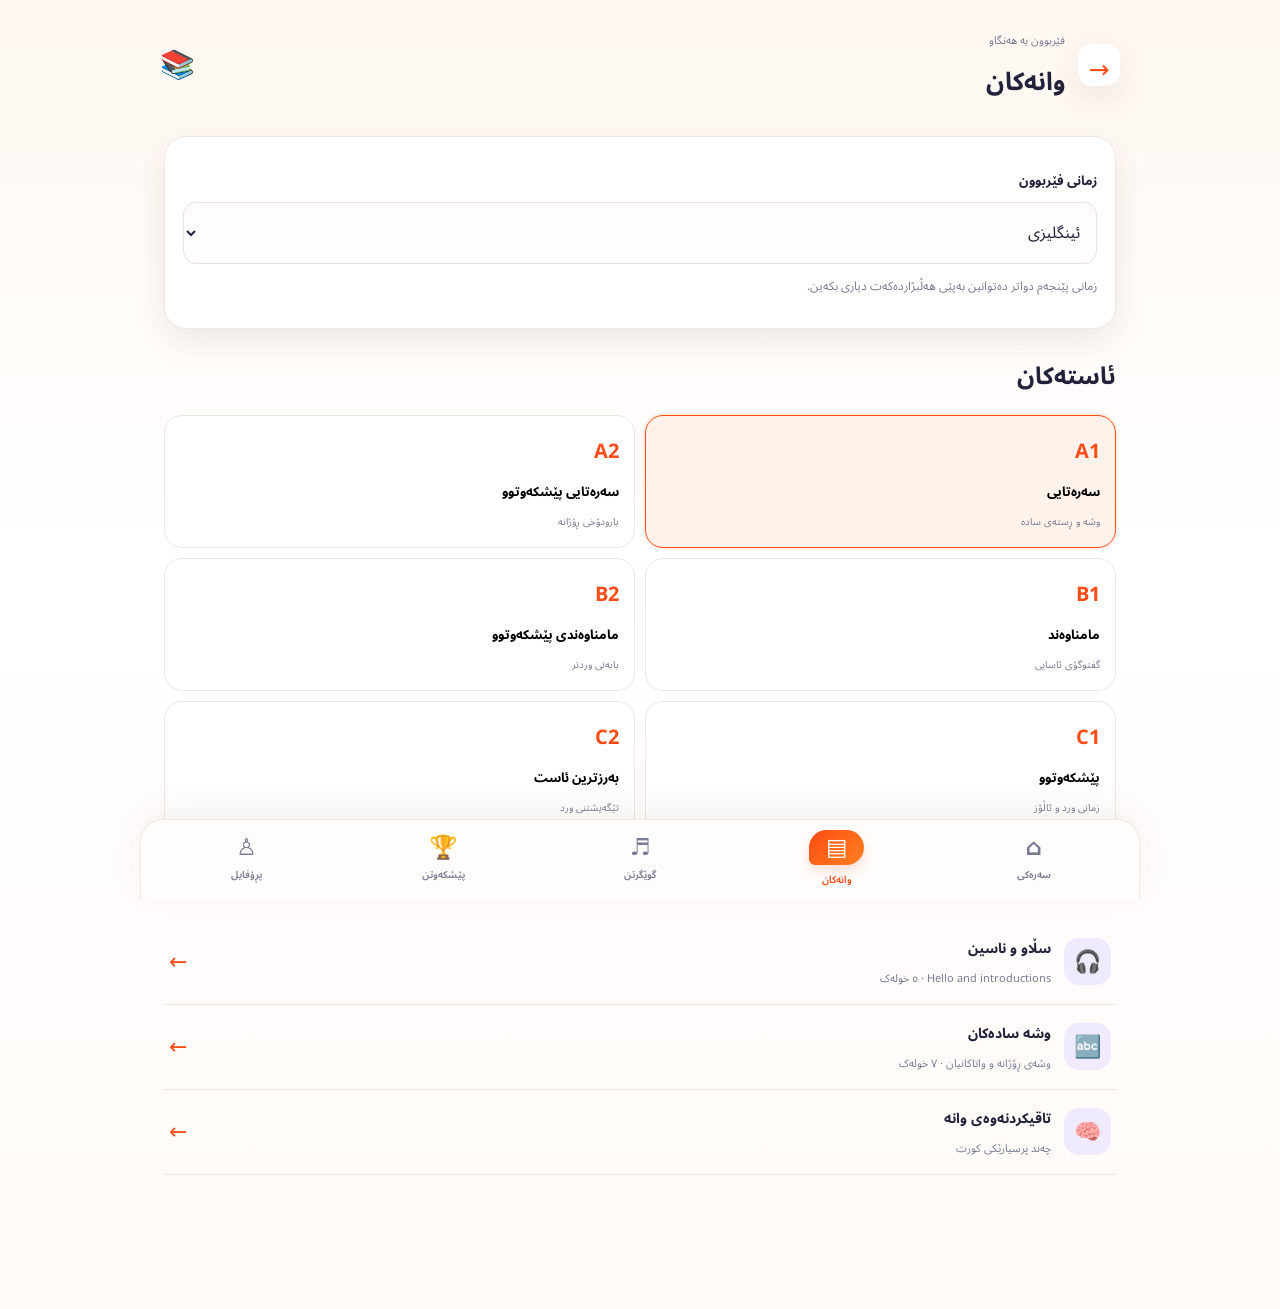
==== lessons.html @ 969d9efd "Create lessons.html" ====
<!doctype html><html lang="ckb" dir="rtl"><head><meta charset="utf-8"><meta name="viewport" content="width=device-width,initial-scale=1"><title>وانەکان | زمانی من</title><link rel="stylesheet" href="style.css"></head><body>
<header class="page-header"><a class="back" href="index.html">→</a><div><small>فێربوون بە هەنگاو</small><h1>وانەکان</h1></div><span class="header-emoji">📚</span></header><main class="container page-container">
<section class="panel"><label for="language">زمانی فێربوون</label><select id="language"><option>ئینگلیزی</option><option>ئەڵمانی</option><option>عەرەبی</option><option>فارسی</option><option>فەرەنسی (دەتوانرێت بگۆڕدرێت)</option></select><p class="muted">زمانی پێنجەم دواتر دەتوانین بەپێی هەڵبژاردەکەت دیاری بکەین.</p></section>
<h2>ئاستەکان</h2><div class="level-grid"><button class="level-card selected" data-level="A1"><b>A1</b><strong>سەرەتایی</strong><small>وشە و ڕستەی سادە</small></button><button class="level-card" data-level="A2"><b>A2</b><strong>سەرەتایی پێشکەوتوو</strong><small>بارودۆخی ڕۆژانە</small></button><button class="level-card" data-level="B1"><b>B1</b><strong>مامناوەند</strong><small>گفتوگۆی ئاسایی</small></button><button class="level-card" data-level="B2"><b>B2</b><strong>مامناوەندی پێشکەوتوو</strong><small>بابەتی وردتر</small></button><button class="level-card" data-level="C1"><b>C1</b><strong>پێشکەوتوو</strong><small>زمانی ورد و ئاڵۆز</small></button><button class="level-card" data-level="C2"><b>C2</b><strong>بەرزترین ئاست</strong><small>تێگەیشتنی ورد</small></button></div>
<h2>وانەکانی ئاستی <span id="level-label">A1</span></h2><a class="lesson-row" href="listening.html"><span class="lesson-symbol">🎧</span><span><strong>سڵاو و ناسین</strong><small>Hello and introductions · ٥ خولەک</small></span><span class="row-arrow">←</span></a><a class="lesson-row" href="listening.html"><span class="lesson-symbol">🔤</span><span><strong>وشە سادەکان</strong><small>وشەی ڕۆژانە و واتاکانیان · ٧ خولەک</small></span><span class="row-arrow">←</span></a><a class="lesson-row" href="quiz.html"><span class="lesson-symbol">🧠</span><span><strong>تاقیکردنەوەی وانە</strong><small>چەند پرسیارێکی کورت</small></span><span class="row-arrow">←</span></a>
</main><nav class="bottom-nav"><a href="index.html"><span>⌂</span>سەرەکی</a><a class="active" href="lessons.html"><span>▤</span>وانەکان</a><a href="listening.html"><span>♬</span>گوێگرتن</a><a href="progress.html"><span>🏆</span>پێشکەوتن</a><a href="profile.html"><span>♙</span>پڕۆفایل</a></nav><script src="app.js"></script></body></html>
---- style.css ----
@import url('https://fonts.googleapis.com/css2?family=Noto+Sans+Arabic:wght@400;500;600;700;800&display=swap');
:root{--orange:#ff4b16;--orange2:#ff781e;--ink:#22223b;--muted:#777b91;--cream:#fffaf7;--line:#f0e7e2;--shadow:0 12px 32px rgba(72,39,22,.09)}
*{box-sizing:border-box}html{scroll-behavior:smooth}body{margin:0;background:linear-gradient(180deg,#fff7f1 0%,#fff 44%,#fffaf7 100%);color:var(--ink);font-family:"Noto Sans Arabic",system-ui,sans-serif;padding-bottom:104px}a{color:inherit;text-decoration:none}button,input,select,textarea{font:inherit}button,a,select{touch-action:manipulation}
.topbar{height:76px;display:flex;align-items:center;justify-content:space-between;padding:12px 20px;max-width:1100px;margin:auto}
.brand{display:flex;gap:10px;align-items:center;font-weight:800;font-size:17px}
.brand small{display:block;font-size:11px;color:var(--muted);font-weight:500}
.brandmark{width:42px;height:42px;border-radius:15px;background:linear-gradient(140deg,var(--orange),#ff8b24);color:white;display:grid;place-items:center;font-size:24px;box-shadow:0 7px 15px #ff4b1633}
.top-actions{display:flex;align-items:center;gap:10px;flex-shrink:0}
.icon-btn{border:0;background:white;border-radius:50%;height:42px;width:42px;color:var(--orange);font-size:23px;display:flex;align-items:center;justify-content:center;padding:0;margin:0;-webkit-appearance:none;box-shadow:0 4px 10px rgba(0,0,0,0.04)}
.avatar{height:42px;width:42px;border-radius:50%;display:flex;align-items:center;justify-content:center;background:#fff;border:2px solid #ffe0d2;font-size:21px;padding:0;margin:0;text-decoration:none;box-sizing:border-box}
.container{max-width:1000px;padding:0 18px;margin:0 auto}
.hero{position:relative;overflow:hidden;border-radius:28px;padding:30px 25px 25px;background:linear-gradient(125deg,#ff4b16,#ff791b 75%,#ffa33d);color:white;min-height:235px;box-shadow:0 16px 30px #ff5b1b29}
.hero-copy{position:relative;z-index:2;max-width:68%}
.eyebrow{font-size:12px;font-weight:700;letter-spacing:.2px;opacity:.82;margin:0 0 7px}
.hero h1{font-size:30px;margin:4px 0 8px}
.hero p{margin:0 0 19px;font-size:14px;line-height:1.8}
.btn{display:inline-flex;align-items:center;justify-content:center;gap:8px;border:0;border-radius:15px;padding:12px 17px;font-weight:700;cursor:pointer}
.btn-light{background:#fff;color:var(--orange);box-shadow:0 8px 16px #a72c101c;font-size:13px}
.btn-primary{background:linear-gradient(120deg,var(--orange),var(--orange2));color:white;box-shadow:0 8px 16px #ff4b1626}
.btn-outline{background:#fff;border:1px solid #f2d9cd;color:var(--orange)}
.full{width:100%;margin-top:14px}
.hero-art{position:absolute;inset:0 55% 0 0;opacity:.9}
.sun{position:absolute;left:25px;top:28px;width:75px;height:75px;border-radius:50%;background:#ffd76d}
.mountain{position:absolute;bottom:-24px;width:230px;height:150px;clip-path:polygon(0 100%,48% 0,100% 100%)}
.m1{left:-35px;background:#b63e3e}
.m2{left:70px;bottom:-38px;background:#852d42}
.book{position:absolute;left:73px;top:98px;transform:rotate(-9deg);width:75px;height:68px;border-radius:10px;background:#fff5e9;color:var(--orange);font-size:31px;font-weight:800;display:grid;place-items:center;box-shadow:7px 8px 0 #c64032}
.book span{font-size:19px;position:absolute;bottom:3px;right:7px;color:#54426d}
.stats-grid{display:grid;grid-template-columns:repeat(3,1fr);gap:10px;margin:15px 0 25px}
.stat-card{display:flex;gap:10px;align-items:center;background:#fff;border:1px solid #f6e9e1;border-radius:19px;padding:14px 11px;box-shadow:var(--shadow);min-width:0}
.stat-icon{width:38px;height:38px;display:grid;place-items:center;border-radius:13px;background:#fff0e8;font-size:20px;flex-shrink:0}
.stat-card small{display:block;color:var(--muted);font-size:10px;margin-bottom:4px}
.stat-card strong{font-size:17px;white-space:nowrap}
.section-head{display:flex;align-items:end;justify-content:space-between;margin:23px 2px 12px}
.section-head h2{font-size:21px;margin:0}
.section-head .eyebrow{color:var(--orange);opacity:1}
.text-link{font-size:12px;color:var(--orange);font-weight:700}
.quick-grid{display:grid;grid-template-columns:repeat(4,1fr);gap:10px}
.quick-card{min-height:123px;border-radius:20px;padding:15px 10px;display:flex;flex-direction:column;align-items:flex-start;justify-content:center;gap:7px;border:1px solid #ffffffb0}
.quick-card>span{font-size:26px}
.quick-card strong{font-size:14px}
.quick-card small{font-size:10px;color:#62647b}
.lilac{background:#f1eaff}
.mint{background:#e4f8ef}
.blue{background:#e7f1ff}
.peach{background:#fff0e6}
.task-card{background:#fff;border:1px solid #f3e8e1;box-shadow:var(--shadow);border-radius:24px;padding:18px;display:flex;gap:14px;align-items:center}
.task-icon{width:78px;height:78px;flex-shrink:0;border-radius:22px;background:#eee6ff;display:grid;place-items:center;font-size:37px}
.task-info{flex:1;min-width:0}
.task-info h3{font-size:16px;margin:0 0 5px}
.task-info p{font-size:12px;line-height:1.7;color:var(--muted);margin:0 0 9px}
.task-meta{display:flex;gap:10px;align-items:center;flex-wrap:wrap;font-size:10px;color:var(--muted)}
.pill{display:inline-flex;align-items:center;border-radius:20px;background:#eee8ff;color:#5d48b5;padding:5px 10px;font-size:11px;font-weight:700}
.round-arrow{width:40px;height:40px;flex-shrink:0;border-radius:50%;display:grid;place-items:center;background:var(--orange);color:white;font-size:22px}
.tools-grid{display:grid;grid-template-columns:repeat(3,1fr);gap:10px}
.tool-card{background:#fff;border:1px solid var(--line);border-radius:18px;padding:15px;display:flex;flex-direction:column;gap:7px;box-shadow:var(--shadow)}
.tool-card span{font-size:25px}
.tool-card strong{font-size:13px}
.tool-card small{font-size:10px;line-height:1.6;color:var(--muted)}
.bottom-nav{position:fixed;z-index:10;bottom:0;left:0;right:0;max-width:1000px;margin:auto;background:#fffdfb;border:1px solid #f6e8df;border-bottom:0;border-radius:23px 23px 0 0;box-shadow:0 -9px 30px #5c2e1710;display:grid;grid-template-columns:repeat(5,1fr);padding:10px 7px max(10px,env(safe-area-inset-bottom))}
.bottom-nav a{display:flex;align-items:center;justify-content:center;gap:4px;flex-direction:column;font-size:10px;color:#777b91;font-weight:600;min-height:54px}
.bottom-nav a span{font-size:23px;line-height:1.1}
.bottom-nav a.active{color:var(--orange)}
.bottom-nav a.active span{width:55px;height:35px;border-radius:20px 20px 20px 7px;background:linear-gradient(135deg,var(--orange),#ff811e);color:white;display:grid;place-items:center;box-shadow:0 6px 12px #ff4b162c}
.page-header{display:flex;align-items:center;gap:13px;padding:22px 20px 16px;max-width:1000px;margin:auto}
.back{width:42px;height:42px;border-radius:14px;background:#fff;color:var(--orange);display:grid;place-items:center;font-size:25px;box-shadow:var(--shadow)}
.page-header small{font-size:11px;color:var(--muted)}
.page-header h1{font-size:25px;margin:0}
.header-emoji{margin-right:auto;font-size:28px}
.page-container{padding-bottom:30px}
.page-container h2{margin:22px 0 13px}
.panel{background:#fff;border:1px solid var(--line);border-radius:22px;padding:18px;margin:12px 0;box-shadow:var(--shadow)}
.panel h3{margin:0 0 14px;font-size:17px}
.panel label,form label{display:block;font-weight:700;font-size:13px;margin:12px 0 7px}
.panel input:not([type=color]):not([type=range]),.panel select,.panel textarea,form input,form select{width:100%;padding:12px;border:1px solid #e9e2de;border-radius:13px;background:#fffdfb;color:var(--ink);outline-color:#ff9a6d}
.muted{font-size:12px;line-height:1.8;color:var(--muted)}
.level-grid{display:grid;grid-template-columns:repeat(2,1fr);gap:10px}
.level-card{border:1px solid var(--line);border-radius:18px;padding:15px;background:#fff;text-align:right;display:flex;flex-direction:column;gap:5px;cursor:pointer}
.level-card b{font-size:20px;color:var(--orange)}
.level-card strong{font-size:13px}
.level-card small{font-size:10px;color:var(--muted)}
.level-card.selected{border-color:var(--orange);background:#fff2eb;box-shadow:0 0 0 2px #ff4b1615}
.lesson-row,.settings-row{display:flex;align-items:center;gap:13px;padding:14px 5px;border-bottom:1px solid var(--line)}
.lesson-symbol{width:47px;height:47px;display:grid;place-items:center;background:#f0eaff;border-radius:15px;font-size:22px}
.lesson-row>span:nth-child(2){flex:1}
.lesson-row strong,.lesson-row small{display:block}
.lesson-row strong{font-size:14px}
.lesson-row small{font-size:11px;color:var(--muted);margin-top:4px}
.row-arrow{color:var(--orange);font-size:22px}
.audio-hero{text-align:center;padding:25px 20px;border-radius:25px;background:linear-gradient(145deg,#fff0e6,#f0eaff);margin:10px 0 18px}
.headphones{width:90px;height:90px;border-radius:28px;background:white;display:grid;place-items:center;font-size:48px;margin:0 auto 10px;box-shadow:var(--shadow)}
.audio-hero h2{margin:0 0 7px}
.audio-hero p{font-size:12px;color:var(--muted);line-height:1.8}
.audio-row{display:flex;align-items:center;justify-content:space-between;border-bottom:1px solid var(--line);padding:14px 0}
.audio-row strong,.audio-row small{display:block}
.audio-row strong{font-size:17px;direction:ltr;text-align:right}
.audio-row small{font-size:12px;color:var(--muted);margin-top:4px}
.play-btn{border:0;border-radius:50%;height:42px;width:42px;background:var(--orange);color:#fff;font-size:17px}
.progress-hero{background:linear-gradient(130deg,var(--orange),#ff8b25);color:white;padding:24px;border-radius:25px;box-shadow:var(--shadow)}
.progress-hero p{margin:0;font-size:13px}
.progress-hero strong{font-size:35px;display:block;margin:5px 0 15px}
.progress-track{height:9px;background:#ffffff54;border-radius:20px;overflow:hidden}
.progress-track span{display:block;width:0;height:100%;background:white;border-radius:20px}
.progress-hero small{display:block;margin-top:8px;font-size:11px}
.check-row{display:flex;align-items:center;justify-content:space-between;background:#fff;border:1px solid var(--line);padding:15px;border-radius:16px;margin:9px 0;font-size:13px}
.profile-card{text-align:center;padding:22px;background:linear-gradient(145deg,#fff0e7,#fff);border:1px solid var(--line);border-radius:24px}
.profile-avatar{width:75px;height:75px;border-radius:50%;background:#fff;border:4px solid #ffe0d1;display:grid;place-items:center;font-size:39px;margin:auto}
.profile-card h2{margin:9px 0 2px}
.profile-card p{color:var(--muted);font-size:12px;margin:3px 0 12px}
.settings-row{justify-content:space-between;font-size:13px}
.settings-row span{color:var(--orange)}
.quiz-panel h2{margin:20px 0}
.answer-list{display:grid;gap:10px}
.answer-list button{border:1px solid var(--line);background:#fffaf7;border-radius:14px;padding:14px;text-align:right;cursor:pointer}
.answer-list button.correct{background:#e4f8ed;border-color:#61bd8a}
.answer-list button.wrong{background:#fff0e8;border-color:#ff9c7a}
.translator-controls{display:grid;grid-template-columns:1fr auto 1fr;gap:8px;align-items:center;margin:12px 0}
.result-box{background:#fff4ed;border-radius:15px;padding:15px;margin-top:15px}
.result-box small{color:var(--muted);font-size:11px}
.result-box p{font-size:15px;margin-bottom:0}
.board-tools{display:flex;align-items:center;gap:12px;flex-wrap:wrap}
.board-tools label{display:flex;align-items:center;gap:6px;margin:0}
.board-tools input[type=range]{width:90px}
#whiteboard{display:block;width:100%;height:340px;border:1px dashed #f2b99e;border-radius:16px;background:#fffdfb;margin-top:15px;touch-action:none}
.plan-list{line-height:2.2;font-size:13px}
.toast{position:fixed;bottom:100px;left:50%;transform:translateX(-50%);background:#27243b;color:#fff;padding:12px 18px;border-radius:13px;z-index:50;font-size:12px;box-shadow:var(--shadow);max-width:90%;text-align:center}
@media(min-width:700px){.hero{padding:42px;min-height:260px}.hero h1{font-size:38px}.hero-art{inset:0 60% 0 0}.quick-card{min-height:145px;padding:20px}.quick-card strong{font-size:16px}.container{padding-left:24px;padding-right:24px}.bottom-nav{border-radius:23px 23px 0 0}}
@media(max-width:430px){.hero-copy{max-width:75%}.hero h1{font-size:25px}.hero p{font-size:12px}.hero-art{inset:0 60% 0 0;opacity:.6}.stats-grid{gap:7px}.stat-card{padding:10px 7px;gap:6px;border-radius:15px}.stat-icon{width:30px;height:30px;font-size:16px;border-radius:10px}.stat-card small{font-size:9px}.stat-card strong{font-size:14px}.quick-grid{grid-template-columns:repeat(2,1fr)}.quick-card{min-height:105px}.task-card{padding:13px;gap:10px}.task-icon{width:57px;height:57px;font-size:29px;border-radius:17px}.task-info h3{font-size:13px}.task-info p{font-size:10px}.round-arrow{width:34px;height:34px}.tools-grid{grid-template-columns:1fr}.tool-card{display:grid;grid-template-columns:35px 1fr;align-items:center}.tool-card small{grid-column:2}.bottom-nav a{font-size:9px}.bottom-nav a span{font-size:21px}}
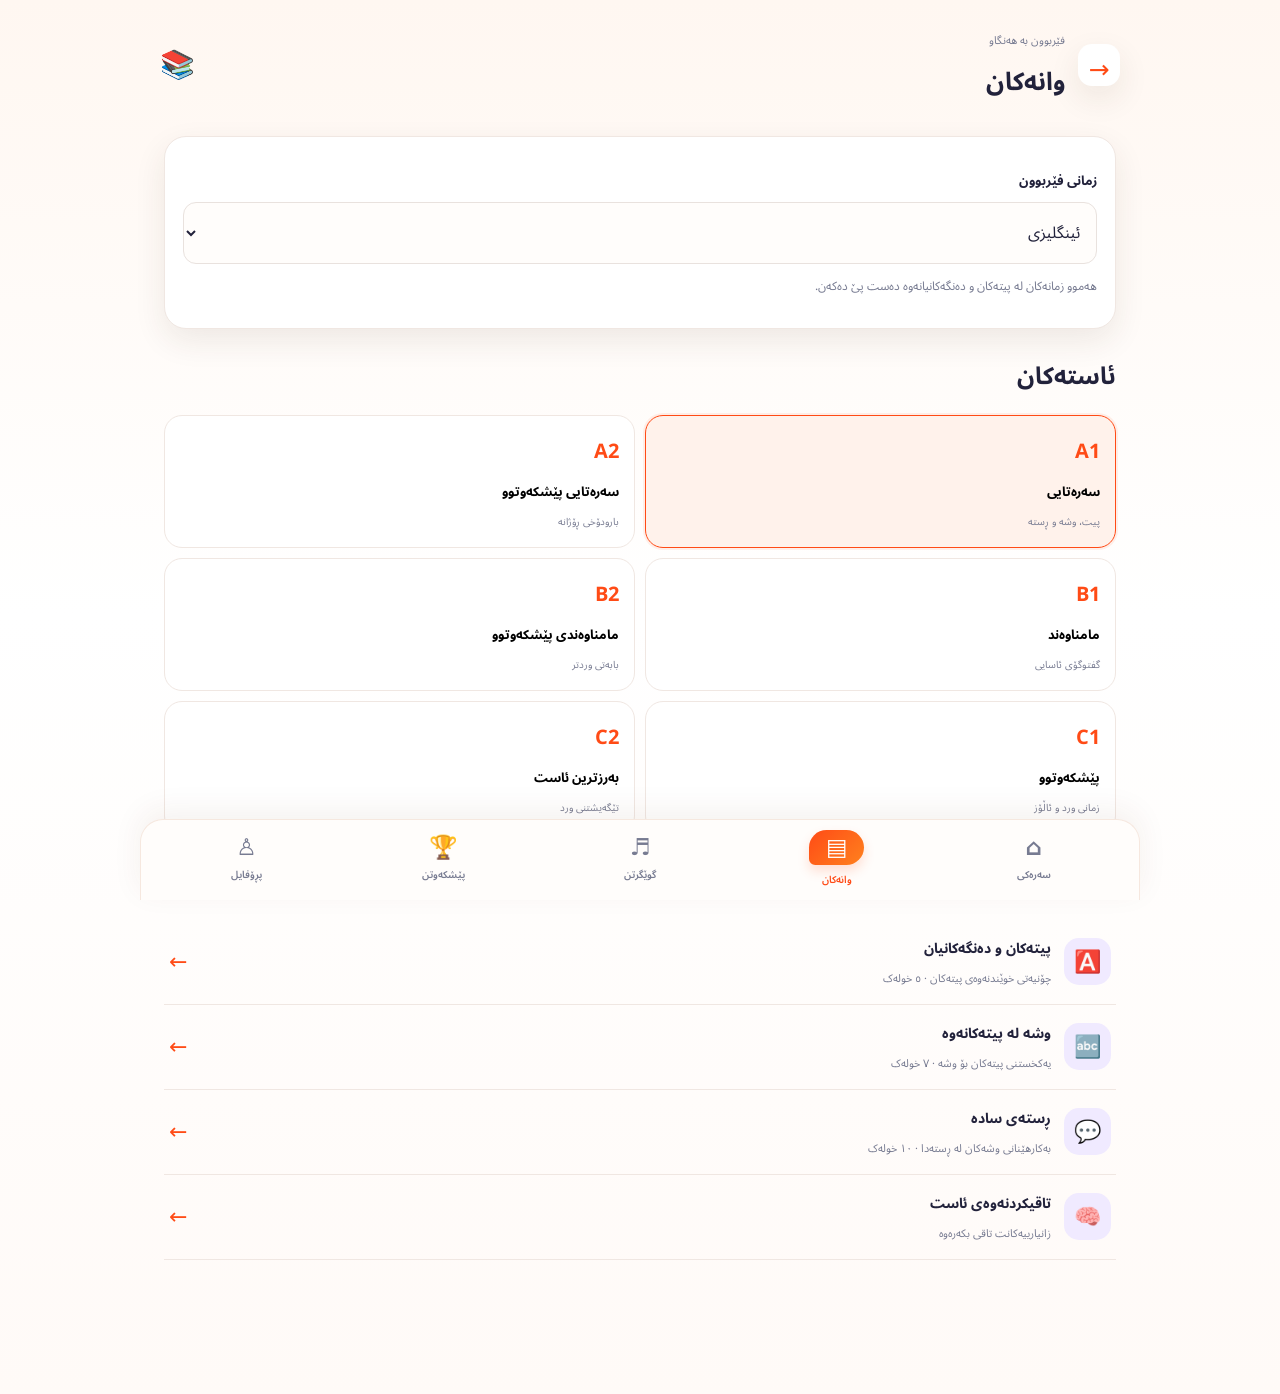
==== commit 53db7e7b: "Update lessons.html" ====
--- a/lessons.html
+++ b/lessons.html
@@ -1,6 +1,10 @@
 <!doctype html><html lang="ckb" dir="rtl"><head><meta charset="utf-8"><meta name="viewport" content="width=device-width,initial-scale=1"><title>وانەکان | زمانی من</title><link rel="stylesheet" href="style.css"></head><body>
 <header class="page-header"><a class="back" href="index.html">→</a><div><small>فێربوون بە هەنگاو</small><h1>وانەکان</h1></div><span class="header-emoji">📚</span></header><main class="container page-container">
-<section class="panel"><label for="language">زمانی فێربوون</label><select id="language"><option>ئینگلیزی</option><option>ئەڵمانی</option><option>عەرەبی</option><option>فارسی</option><option>فەرەنسی (دەتوانرێت بگۆڕدرێت)</option></select><p class="muted">زمانی پێنجەم دواتر دەتوانین بەپێی هەڵبژاردەکەت دیاری بکەین.</p></section>
-<h2>ئاستەکان</h2><div class="level-grid"><button class="level-card selected" data-level="A1"><b>A1</b><strong>سەرەتایی</strong><small>وشە و ڕستەی سادە</small></button><button class="level-card" data-level="A2"><b>A2</b><strong>سەرەتایی پێشکەوتوو</strong><small>بارودۆخی ڕۆژانە</small></button><button class="level-card" data-level="B1"><b>B1</b><strong>مامناوەند</strong><small>گفتوگۆی ئاسایی</small></button><button class="level-card" data-level="B2"><b>B2</b><strong>مامناوەندی پێشکەوتوو</strong><small>بابەتی وردتر</small></button><button class="level-card" data-level="C1"><b>C1</b><strong>پێشکەوتوو</strong><small>زمانی ورد و ئاڵۆز</small></button><button class="level-card" data-level="C2"><b>C2</b><strong>بەرزترین ئاست</strong><small>تێگەیشتنی ورد</small></button></div>
-<h2>وانەکانی ئاستی <span id="level-label">A1</span></h2><a class="lesson-row" href="listening.html"><span class="lesson-symbol">🎧</span><span><strong>سڵاو و ناسین</strong><small>Hello and introductions · ٥ خولەک</small></span><span class="row-arrow">←</span></a><a class="lesson-row" href="listening.html"><span class="lesson-symbol">🔤</span><span><strong>وشە سادەکان</strong><small>وشەی ڕۆژانە و واتاکانیان · ٧ خولەک</small></span><span class="row-arrow">←</span></a><a class="lesson-row" href="quiz.html"><span class="lesson-symbol">🧠</span><span><strong>تاقیکردنەوەی وانە</strong><small>چەند پرسیارێکی کورت</small></span><span class="row-arrow">←</span></a>
+<section class="panel"><label for="language">زمانی فێربوون</label><select id="language"><option>ئینگلیزی</option><option>ئەڵمانی</option><option>عەرەبی</option><option>فارسی</option><option>فەرەنسی</option></select><p class="muted">هەموو زمانەکان لە پیتەکان و دەنگەکانیانەوە دەست پێ دەکەن.</p></section>
+<h2>ئاستەکان</h2><div class="level-grid"><button class="level-card selected" data-level="A1"><b>A1</b><strong>سەرەتایی</strong><small>پیت، وشە و ڕستە</small></button><button class="level-card" data-level="A2"><b>A2</b><strong>سەرەتایی پێشکەوتوو</strong><small>بارودۆخی ڕۆژانە</small></button><button class="level-card" data-level="B1"><b>B1</b><strong>مامناوەند</strong><small>گفتوگۆی ئاسایی</small></button><button class="level-card" data-level="B2"><b>B2</b><strong>مامناوەندی پێشکەوتوو</strong><small>بابەتی وردتر</small></button><button class="level-card" data-level="C1"><b>C1</b><strong>پێشکەوتوو</strong><small>زمانی ورد و ئاڵۆز</small></button><button class="level-card" data-level="C2"><b>C2</b><strong>بەرزترین ئاست</strong><small>تێگەیشتنی ورد</small></button></div>
+<h2>وانەکانی ئاستی <span id="level-label">A1</span></h2>
+<a class="lesson-row" href="listening.html"><span class="lesson-symbol">🅰️</span><span><strong>پیتەکان و دەنگەکانیان</strong><small>چۆنیەتی خوێندنەوەی پیتەکان · ٥ خولەک</small></span><span class="row-arrow">←</span></a>
+<a class="lesson-row" href="listening.html"><span class="lesson-symbol">🔤</span><span><strong>وشە لە پیتەکانەوە</strong><small>یەکخستنی پیتەکان بۆ وشە · ٧ خولەک</small></span><span class="row-arrow">←</span></a>
+<a class="lesson-row" href="listening.html"><span class="lesson-symbol">💬</span><span><strong>ڕستەی سادە</strong><small>بەکارهێنانی وشەکان لە ڕستەدا · ١٠ خولەک</small></span><span class="row-arrow">←</span></a>
+<a class="lesson-row" href="quiz.html"><span class="lesson-symbol">🧠</span><span><strong>تاقیکردنەوەی ئاست</strong><small>زانیارییەکانت تاقی بکەرەوە</small></span><span class="row-arrow">←</span></a>
 </main><nav class="bottom-nav"><a href="index.html"><span>⌂</span>سەرەکی</a><a class="active" href="lessons.html"><span>▤</span>وانەکان</a><a href="listening.html"><span>♬</span>گوێگرتن</a><a href="progress.html"><span>🏆</span>پێشکەوتن</a><a href="profile.html"><span>♙</span>پڕۆفایل</a></nav><script src="app.js"></script></body></html>
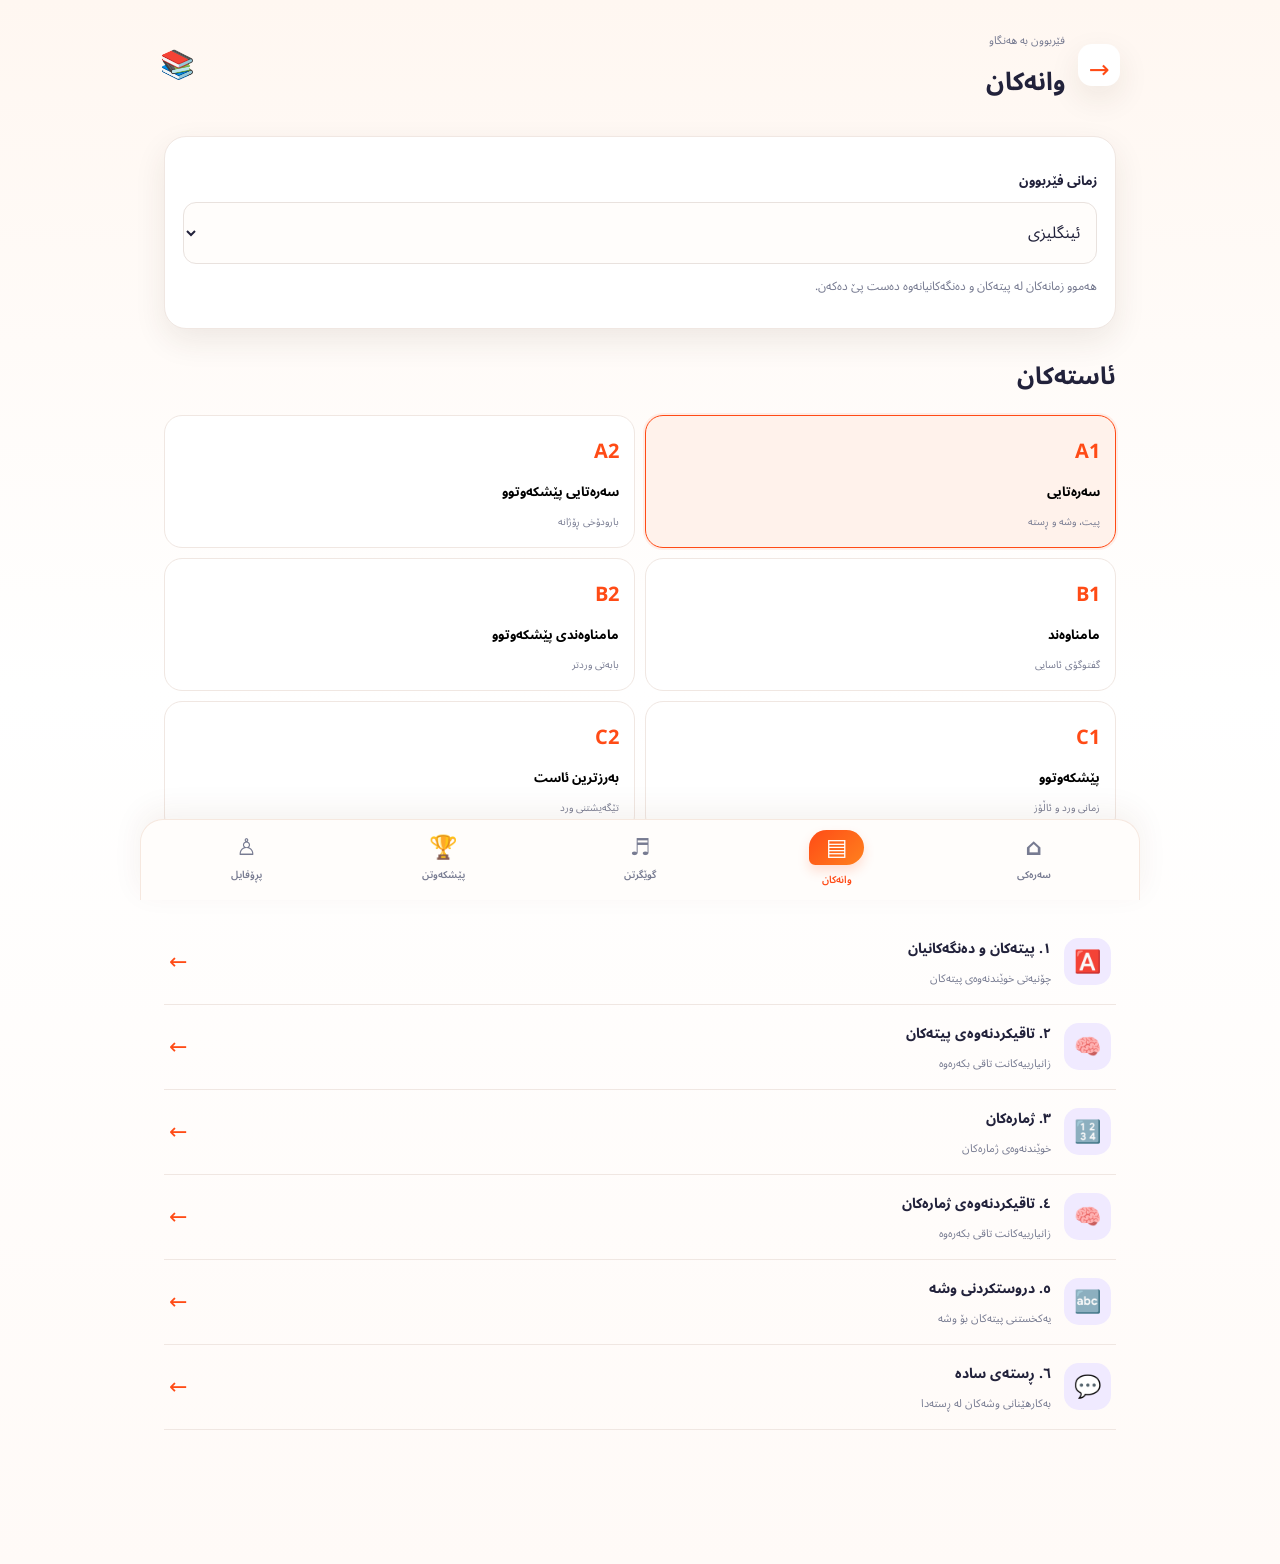
==== commit 11019b7c: "Update lessons.html" ====
--- a/lessons.html
+++ b/lessons.html
@@ -3,8 +3,12 @@
 <section class="panel"><label for="language">زمانی فێربوون</label><select id="language"><option>ئینگلیزی</option><option>ئەڵمانی</option><option>عەرەبی</option><option>فارسی</option><option>فەرەنسی</option></select><p class="muted">هەموو زمانەکان لە پیتەکان و دەنگەکانیانەوە دەست پێ دەکەن.</p></section>
 <h2>ئاستەکان</h2><div class="level-grid"><button class="level-card selected" data-level="A1"><b>A1</b><strong>سەرەتایی</strong><small>پیت، وشە و ڕستە</small></button><button class="level-card" data-level="A2"><b>A2</b><strong>سەرەتایی پێشکەوتوو</strong><small>بارودۆخی ڕۆژانە</small></button><button class="level-card" data-level="B1"><b>B1</b><strong>مامناوەند</strong><small>گفتوگۆی ئاسایی</small></button><button class="level-card" data-level="B2"><b>B2</b><strong>مامناوەندی پێشکەوتوو</strong><small>بابەتی وردتر</small></button><button class="level-card" data-level="C1"><b>C1</b><strong>پێشکەوتوو</strong><small>زمانی ورد و ئاڵۆز</small></button><button class="level-card" data-level="C2"><b>C2</b><strong>بەرزترین ئاست</strong><small>تێگەیشتنی ورد</small></button></div>
 <h2>وانەکانی ئاستی <span id="level-label">A1</span></h2>
-<a class="lesson-row" href="listening.html"><span class="lesson-symbol">🅰️</span><span><strong>پیتەکان و دەنگەکانیان</strong><small>چۆنیەتی خوێندنەوەی پیتەکان · ٥ خولەک</small></span><span class="row-arrow">←</span></a>
-<a class="lesson-row" href="listening.html"><span class="lesson-symbol">🔤</span><span><strong>وشە لە پیتەکانەوە</strong><small>یەکخستنی پیتەکان بۆ وشە · ٧ خولەک</small></span><span class="row-arrow">←</span></a>
-<a class="lesson-row" href="listening.html"><span class="lesson-symbol">💬</span><span><strong>ڕستەی سادە</strong><small>بەکارهێنانی وشەکان لە ڕستەدا · ١٠ خولەک</small></span><span class="row-arrow">←</span></a>
-<a class="lesson-row" href="quiz.html"><span class="lesson-symbol">🧠</span><span><strong>تاقیکردنەوەی ئاست</strong><small>زانیارییەکانت تاقی بکەرەوە</small></span><span class="row-arrow">←</span></a>
+<div id="lesson-list">
+    <a class="lesson-row" href="listening.html"><span class="lesson-symbol">🅰️</span><span><strong>١. پیتەکان و دەنگەکانیان</strong><small>چۆنیەتی خوێندنەوەی پیتەکان</small></span><span class="row-arrow">←</span></a>
+    <a class="lesson-row" href="quiz.html"><span class="lesson-symbol">🧠</span><span><strong>٢. تاقیکردنەوەی پیتەکان</strong><small>زانیارییەکانت تاقی بکەرەوە</small></span><span class="row-arrow">←</span></a>
+    <a class="lesson-row" href="listening.html"><span class="lesson-symbol">🔢</span><span><strong>٣. ژمارەکان</strong><small>خوێندنەوەی ژمارەکان</small></span><span class="row-arrow">←</span></a>
+    <a class="lesson-row" href="quiz.html"><span class="lesson-symbol">🧠</span><span><strong>٤. تاقیکردنەوەی ژمارەکان</strong><small>زانیارییەکانت تاقی بکەرەوە</small></span><span class="row-arrow">←</span></a>
+    <a class="lesson-row" href="listening.html"><span class="lesson-symbol">🔤</span><span><strong>٥. دروستکردنی وشە</strong><small>یەکخستنی پیتەکان بۆ وشە</small></span><span class="row-arrow">←</span></a>
+    <a class="lesson-row" href="listening.html"><span class="lesson-symbol">💬</span><span><strong>٦. ڕستەی سادە</strong><small>بەکارهێنانی وشەکان لە ڕستەدا</small></span><span class="row-arrow">←</span></a>
+</div>
 </main><nav class="bottom-nav"><a href="index.html"><span>⌂</span>سەرەکی</a><a class="active" href="lessons.html"><span>▤</span>وانەکان</a><a href="listening.html"><span>♬</span>گوێگرتن</a><a href="progress.html"><span>🏆</span>پێشکەوتن</a><a href="profile.html"><span>♙</span>پڕۆفایل</a></nav><script src="app.js"></script></body></html>
